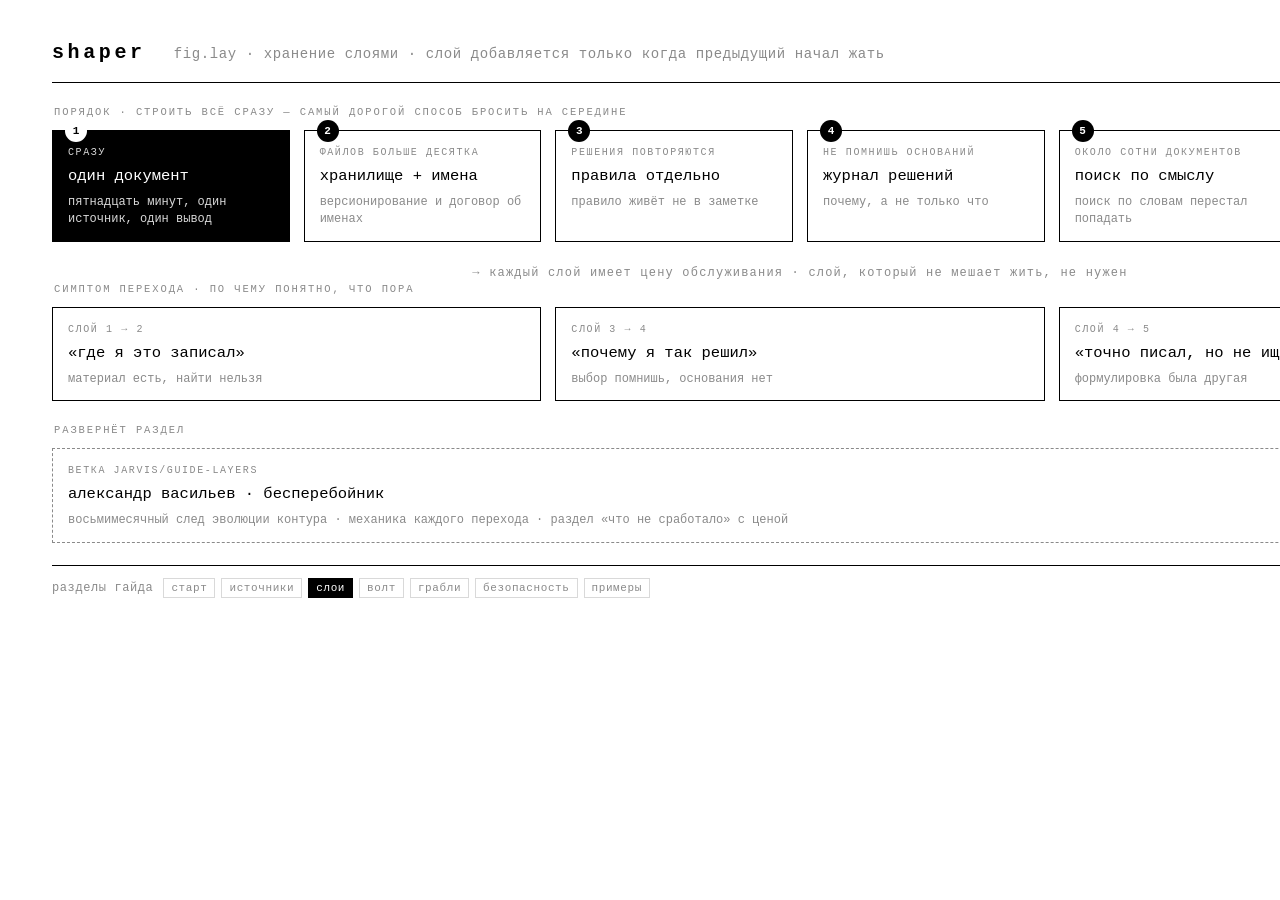
==== assets/context-fig-layers.html @ e3cbba4f "guide: серия shaper-схем по разделам fig.src источники · fig.lay слои · fig.vlt волт · fig.sec безоп" ====
<!doctype html>
<html lang="ru"><head><meta charset="utf-8">
<title>shaper · fig.lay · хранение слоями · слой добавляется только когда предыдущий начал жать</title><style>
  :root{ --bg:#fff; --ink:#000; --soft:#d9d9d9; --hair:#ececec; --muted:#8a8a8a; --flow:#e9b400;
    --mono:"JetBrains Mono", ui-monospace, SFMono-Regular, Menlo, Consolas, monospace; --frame:1px; }
  *{box-sizing:border-box;}
  html,body{ margin:0; padding:0; width:1600px; background:var(--bg); color:var(--ink);
    font-family:var(--mono); font-size:15px; line-height:1.5; -webkit-font-smoothing:antialiased; }
  body{ padding:38px 52px 30px; text-transform:lowercase; }
  header{ display:grid; grid-template-columns:auto 1fr auto; gap:28px; align-items:baseline;
    border-bottom:var(--frame) solid var(--ink); padding-bottom:14px; letter-spacing:.04em; margin-bottom:22px; }
  header .brand{ font-weight:600; letter-spacing:.18em; font-size:20px; }
  header .crumb{ color:var(--muted); font-size:14px; }
  header .meta{ color:var(--muted); font-size:12px; justify-self:end; }
  header .meta b{ color:var(--ink); font-weight:500; letter-spacing:.08em; }
  .band{ margin-bottom:22px; }
  .band-label{ font-size:10.5px; text-transform:uppercase; letter-spacing:.18em; color:var(--muted);
    margin:0 0 9px 2px; font-weight:500; }
  .row{ display:grid; gap:14px; }
  .block{ border:var(--frame) solid var(--ink); padding:14px 15px 12px; position:relative; background:var(--bg); }
  .block .num{ position:absolute; top:-11px; left:12px; width:22px; height:22px; background:var(--ink); color:var(--bg);
    border-radius:50%; display:grid; place-items:center; font-size:11px; font-weight:600; }
  .block h3{ margin:0; font-size:10px; text-transform:uppercase; letter-spacing:.16em; color:var(--muted); font-weight:500; }
  .block .lead{ font-size:15.5px; margin-top:5px; }
  .block .note{ font-size:12px; color:var(--muted); margin-top:6px; line-height:1.45; }
  .block.active{ background:var(--ink); color:var(--bg); }
  .block.active h3,.block.active .note{ color:var(--soft); }
  .block.active .num{ background:var(--bg); color:var(--ink); }
  .block.dash{ border-style:dashed; border-color:var(--muted); }
  .flow{ text-align:center; font-size:12px; color:var(--muted); letter-spacing:.1em; margin:9px 0 0; }
  .tbl{ border:var(--frame) solid var(--ink); display:grid; }
  .tbl div{ padding:8px 12px; border-right:var(--frame) solid var(--soft); font-size:13px; }
  .tbl div:last-child{ border-right:none; }
  .tbl .hd{ background:var(--hair); font-size:10px; text-transform:uppercase; letter-spacing:.15em; color:var(--muted); }
  .tbl .rh{ color:var(--muted); font-size:12px; letter-spacing:.05em; }
  .tbl .inv{ background:var(--ink); color:var(--bg); }
  .tbl .br{ border-top:var(--frame) solid var(--soft); }
  footer{ display:grid; grid-template-columns:1fr auto; align-items:baseline; gap:22px;
    border-top:var(--frame) solid var(--ink); padding-top:12px; margin-top:6px;
    color:var(--muted); font-size:12px; letter-spacing:.05em; }
  footer b{ color:var(--ink); font-weight:500; }
  .chips{ display:inline-flex; gap:6px; margin-left:10px; }
  .chips span{ border:var(--frame) solid var(--soft); padding:1px 7px; font-size:11px; }
  .chips span.on{ background:var(--ink); color:var(--bg); border-color:var(--ink); }
</style></head><body>
<header><span class="brand">shaper</span>
<span class="crumb">fig.lay · хранение слоями · слой добавляется только когда предыдущий начал жать</span>
<span class="meta">guide/ · <b>ai mindset</b> · 2026-07-30</span></header>
<div class="band"><p class="band-label">порядок · строить всё сразу — самый дорогой способ бросить на середине</p><div class="row" style="grid-template-columns:repeat(6,1fr)"><div class="block active"><span class="num">1</span><h3>сразу</h3><div class="lead">один документ</div><div class="note">пятнадцать минут, один источник, один вывод</div></div><div class="block "><span class="num">2</span><h3>файлов больше десятка</h3><div class="lead">хранилище + имена</div><div class="note">версионирование и договор об именах</div></div><div class="block "><span class="num">3</span><h3>решения повторяются</h3><div class="lead">правила отдельно</div><div class="note">правило живёт не в заметке</div></div><div class="block "><span class="num">4</span><h3>не помнишь оснований</h3><div class="lead">журнал решений</div><div class="note">почему, а не только что</div></div><div class="block "><span class="num">5</span><h3>около сотни документов</h3><div class="lead">поиск по смыслу</div><div class="note">поиск по словам перестал попадать</div></div><div class="block "><span class="num">6</span><h3>работа длиннее захода</h3><div class="lead">чекпоинты сессий</div><div class="note">состояние переживает перерыв</div></div></div></div><p class="flow">→ каждый слой имеет цену обслуживания · слой, который не мешает жить, не нужен</p><div class="band"><p class="band-label">симптом перехода · по чему понятно, что пора</p><div class="row" style="grid-template-columns:1fr 1fr 1fr"><div class="block "><h3>слой 1 → 2</h3><div class="lead">«где я это записал»</div><div class="note">материал есть, найти нельзя</div></div><div class="block "><h3>слой 3 → 4</h3><div class="lead">«почему я так решил»</div><div class="note">выбор помнишь, основания нет</div></div><div class="block "><h3>слой 4 → 5</h3><div class="lead">«точно писал, но не ищется»</div><div class="note">формулировка была другая</div></div></div></div><div class="band"><p class="band-label">развернёт раздел</p><div class="row" style="grid-template-columns:1fr"><div class="block dash"><h3>ветка jarvis/guide-layers</h3><div class="lead">александр васильев · бесперебойник</div><div class="note">восьмимесячный след эволюции контура · механика каждого перехода · раздел «что не сработало» с ценой</div></div></div></div>
<footer><span>разделы гайда<span class="chips"><span class="">старт</span><span class="">источники</span><span class="on">слои</span><span class="">волт</span><span class="">грабли</span><span class="">безопасность</span><span class="">примеры</span></span></span>
<span><b>guide/03-layers.md</b></span></footer>
</body></html>
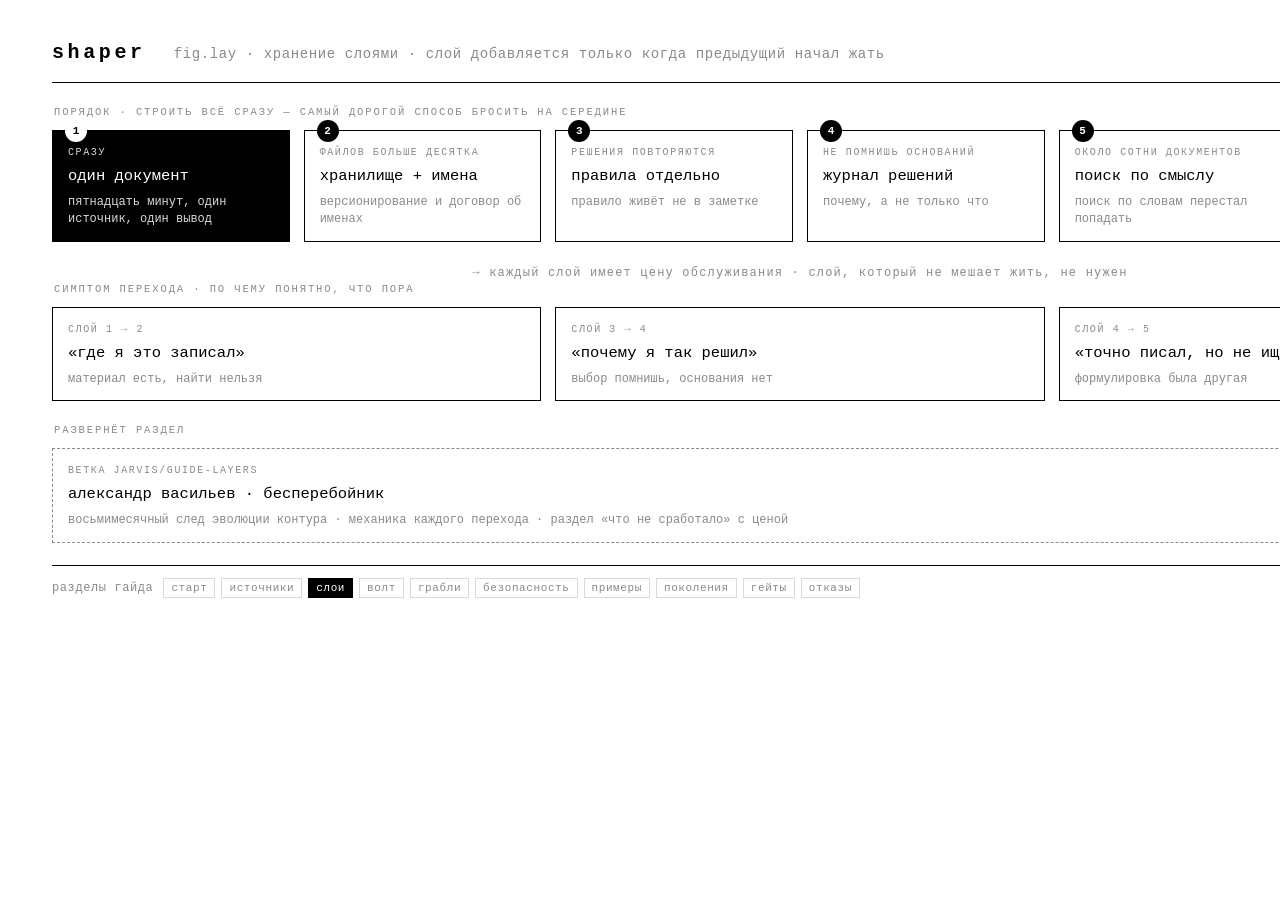
==== commit bf112caf: "guide: схемы для 01, 05, 07, 08 · статусы разделов четыре недостающие фигуры в shaper-грамматике, ге" ====
--- a/assets/context-fig-layers.html
+++ b/assets/context-fig-layers.html
@@ -42,11 +42,13 @@
   .chips{ display:inline-flex; gap:6px; margin-left:10px; }
   .chips span{ border:var(--frame) solid var(--soft); padding:1px 7px; font-size:11px; }
   .chips span.on{ background:var(--ink); color:var(--bg); border-color:var(--ink); }
+  .dot{ display:inline-block; width:5px; height:5px; background:var(--flow); border-radius:50%;
+    vertical-align:middle; margin-left:6px; }
 </style></head><body>
 <header><span class="brand">shaper</span>
 <span class="crumb">fig.lay · хранение слоями · слой добавляется только когда предыдущий начал жать</span>
 <span class="meta">guide/ · <b>ai mindset</b> · 2026-07-30</span></header>
 <div class="band"><p class="band-label">порядок · строить всё сразу — самый дорогой способ бросить на середине</p><div class="row" style="grid-template-columns:repeat(6,1fr)"><div class="block active"><span class="num">1</span><h3>сразу</h3><div class="lead">один документ</div><div class="note">пятнадцать минут, один источник, один вывод</div></div><div class="block "><span class="num">2</span><h3>файлов больше десятка</h3><div class="lead">хранилище + имена</div><div class="note">версионирование и договор об именах</div></div><div class="block "><span class="num">3</span><h3>решения повторяются</h3><div class="lead">правила отдельно</div><div class="note">правило живёт не в заметке</div></div><div class="block "><span class="num">4</span><h3>не помнишь оснований</h3><div class="lead">журнал решений</div><div class="note">почему, а не только что</div></div><div class="block "><span class="num">5</span><h3>около сотни документов</h3><div class="lead">поиск по смыслу</div><div class="note">поиск по словам перестал попадать</div></div><div class="block "><span class="num">6</span><h3>работа длиннее захода</h3><div class="lead">чекпоинты сессий</div><div class="note">состояние переживает перерыв</div></div></div></div><p class="flow">→ каждый слой имеет цену обслуживания · слой, который не мешает жить, не нужен</p><div class="band"><p class="band-label">симптом перехода · по чему понятно, что пора</p><div class="row" style="grid-template-columns:1fr 1fr 1fr"><div class="block "><h3>слой 1 → 2</h3><div class="lead">«где я это записал»</div><div class="note">материал есть, найти нельзя</div></div><div class="block "><h3>слой 3 → 4</h3><div class="lead">«почему я так решил»</div><div class="note">выбор помнишь, основания нет</div></div><div class="block "><h3>слой 4 → 5</h3><div class="lead">«точно писал, но не ищется»</div><div class="note">формулировка была другая</div></div></div></div><div class="band"><p class="band-label">развернёт раздел</p><div class="row" style="grid-template-columns:1fr"><div class="block dash"><h3>ветка jarvis/guide-layers</h3><div class="lead">александр васильев · бесперебойник</div><div class="note">восьмимесячный след эволюции контура · механика каждого перехода · раздел «что не сработало» с ценой</div></div></div></div>
-<footer><span>разделы гайда<span class="chips"><span class="">старт</span><span class="">источники</span><span class="on">слои</span><span class="">волт</span><span class="">грабли</span><span class="">безопасность</span><span class="">примеры</span></span></span>
+<footer><span>разделы гайда<span class="chips"><span class="">старт</span><span class="">источники</span><span class="on">слои</span><span class="">волт</span><span class="">грабли</span><span class="">безопасность</span><span class="">примеры</span><span class="">поколения</span><span class="">гейты</span><span class="">отказы</span></span></span>
 <span><b>guide/03-layers.md</b></span></footer>
 </body></html>
